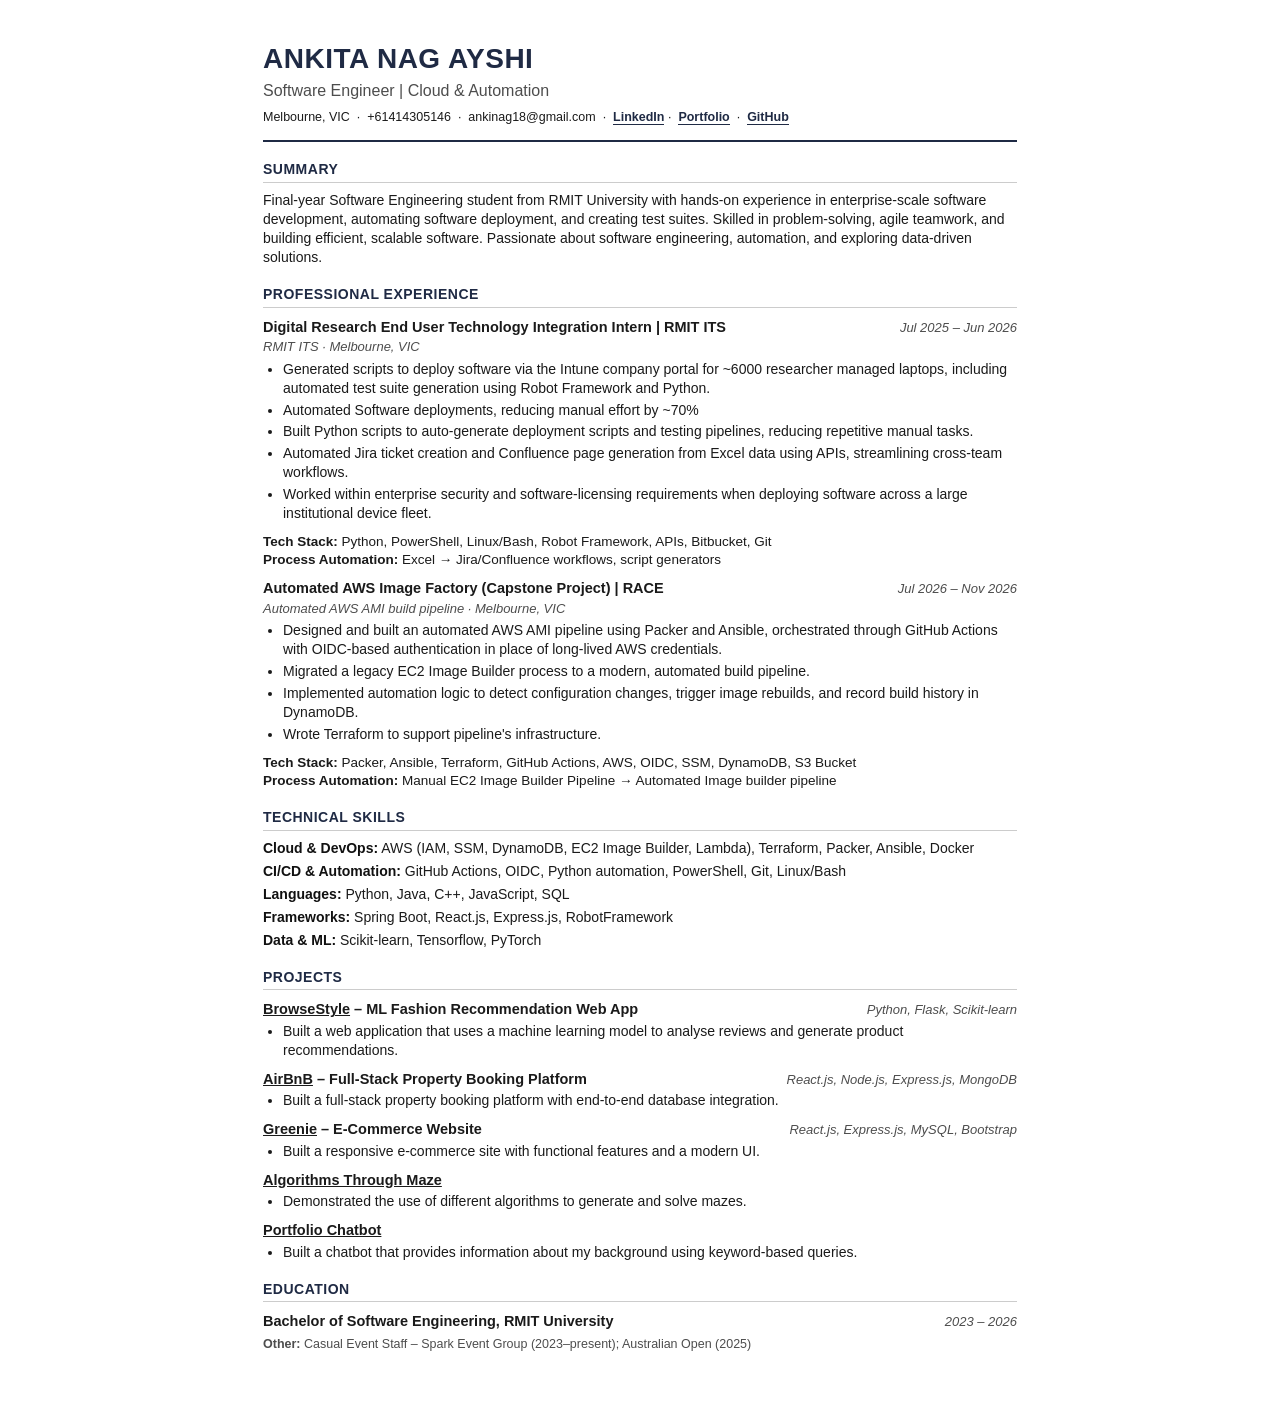
==== Ankita_Nag_Ayshi_Resume.html @ bc29a356 "added teh proejcts changes" ====
<!DOCTYPE html>
<html lang="en">
<head>
<meta charset="UTF-8">
<title>Ankita Nag Ayshi — Resume</title>
<style>
  :root {
    --navy: #1F2A44;
    --grey: #4D4D4D;
    --line: #CCCCCC;
  }
  * { box-sizing: border-box; }
  body {
    font-family: Calibri, "Segoe UI", Arial, sans-serif;
    color: #1a1a1a;
    max-width: 850px;
    margin: 0 auto;
    padding: 40px 48px 60px;
    line-height: 1.35;
    font-size: 14px;
  }
  h1 {
    font-size: 28px;
    color: var(--navy);
    margin: 0 0 2px;
    letter-spacing: 0.5px;
  }
  .tagline {
    font-size: 16px;
    color: var(--grey);
    margin: 0 0 8px;
  }
  .contact {
    font-size: 12.5px;
    margin: 0 0 14px;
  }
  .contact a { color: var(--navy); text-decoration: none; border-bottom: 1px solid var(--navy); }
  hr.top { border: none; border-top: 2px solid var(--navy); margin: 0 0 14px; }
  h2 {
    font-size: 14px;
    color: var(--navy);
    text-transform: uppercase;
    letter-spacing: 0.5px;
    border-bottom: 1px solid var(--line);
    padding-bottom: 3px;
    margin: 18px 0 8px;
  }
  .summary { margin: 0 0 4px; }
  ul.skills { list-style: none; padding: 0; margin: 0; }
  ul.skills li { margin-bottom: 4px; }
  ul.skills li b { color: #111; }
  .entry-row {
    display: flex;
    justify-content: space-between;
    align-items: baseline;
    margin-top: 10px;
  }
  .entry-title { font-weight: bold; font-size: 14.5px; }

.entry-title a {
  color: inherit;
  text-decoration: underline;
}

  .entry-dates { font-style: italic; color: var(--grey); font-size: 13px; white-space: nowrap; margin-left: 12px; }
  .entry-sub { font-style: italic; color: var(--grey); font-size: 13px; margin: 1px 0 4px; }
  ul.bullets { margin: 2px 0 4px; padding-left: 20px; }
  ul.bullets li { margin-bottom: 3px; }
  .additional { margin-top: 10px; font-size: 13.5px; }
  .other-line { font-size: 12.5px; color: var(--grey); margin-top: 4px; }
  @media print {
    body { padding: 20px 30px; }
    a { color: inherit !important; }
  }
</style>
</head>
<body>

  <h1>ANKITA NAG AYSHI</h1>
  <p class="tagline">Software Engineer | Cloud &amp; Automation</p>
  <p class="contact">
    Melbourne, VIC &nbsp;&middot;&nbsp; +61414305146 &nbsp;&middot;&nbsp; ankinag18@gmail.com &nbsp;&middot;&nbsp;
    <a href="https://www.linkedin.com/in/ankita-nag-ayshi/" target="_blank"><b>LinkedIn</b></a>&nbsp;&middot;&nbsp;
    <a href="https://ankita001812.github.io/Ankita_portfolio/" target="_blank"><b>Portfolio</b></a> &nbsp;&middot;&nbsp;
    <a href="https://github.com/Ankita001812" target="_blank"><b>GitHub</b></a>
    
  </p>
  <hr class="top">

  <h2>Summary</h2>
  <p class="summary">Final-year Software Engineering student from RMIT University with hands-on experience in enterprise-scale software development, automating software deployment, and creating test suites. Skilled in problem-solving, agile teamwork, and building efficient, scalable software. Passionate about software engineering, automation, and exploring data-driven solutions.</p>

  <h2>Professional Experience</h2>

  <div class="entry-row">
    <span class="entry-title">Digital Research End User Technology Integration Intern | RMIT ITS</span>
    <span class="entry-dates">Jul 2025 &ndash; Jun 2026</span>
  </div>
  <p class="entry-sub">RMIT ITS &middot; Melbourne, VIC</p>
  <ul class="bullets">
    <li>Generated scripts to deploy software via the Intune company portal for ~6000 researcher managed laptops, including automated test suite generation using Robot Framework and Python.</li>
    <li>Automated Software deployments, reducing manual effort by ~70%</li>
    <li>Built Python scripts to auto-generate deployment scripts and testing pipelines, reducing repetitive manual tasks.</li>
    <li>Automated Jira ticket creation and Confluence page generation from Excel data using APIs, streamlining cross-team workflows.</li>
    <li>Worked within enterprise security and software-licensing requirements when deploying software across a large institutional device fleet.</li>
  </ul>
  <div class="additional">
  <div><b>Tech Stack:</b> Python, PowerShell, Linux/Bash, Robot Framework, APIs, Bitbucket, Git</div>
  <div><b>Process Automation:</b> Excel &rarr; Jira/Confluence workflows, script generators</div>
</div>

  <div class="entry-row">
    <span class="entry-title">Automated AWS Image Factory (Capstone Project) | RACE</span>
    <span class="entry-dates">Jul 2026 &ndash; Nov 2026</span>
  </div>
  <p class="entry-sub">Automated AWS AMI build pipeline &middot; Melbourne, VIC</p>
  <ul class="bullets">
    <li>Designed and built an automated AWS AMI pipeline using Packer and Ansible, orchestrated through GitHub Actions with OIDC-based authentication in place of long-lived AWS credentials.</li>
    <li>Migrated a legacy EC2 Image Builder process to a modern, automated build pipeline.</li>
    <li>Implemented automation logic to detect configuration changes, trigger image rebuilds, and record build history in DynamoDB.</li>
    <li>Wrote Terraform to support pipeline's infrastructure.</li>
  </ul>
  <div class="additional">
  <div><b>Tech Stack:</b> Packer, Ansible, Terraform, GitHub Actions, AWS, OIDC, SSM, DynamoDB, S3 Bucket</div>
  <div><b>Process Automation:</b> Manual EC2 Image Builder Pipeline &rarr; Automated Image builder pipeline </div>
</div>

  <h2>Technical Skills</h2>
  <ul class="skills">
    <li><b>Cloud &amp; DevOps:</b> AWS (IAM, SSM, DynamoDB, EC2 Image Builder, Lambda), Terraform, Packer, Ansible, Docker</li>
    <li><b>CI/CD &amp; Automation:</b> GitHub Actions, OIDC, Python automation, PowerShell, Git, Linux/Bash </li>
    <li><b>Languages:</b> Python, Java, C++, JavaScript, SQL</li>
    <li><b>Frameworks:</b> Spring Boot, React.js, Express.js, RobotFramework</li>
    <li><b>Data  &amp; ML:</b> Scikit-learn, Tensorflow, PyTorch</li>
  </ul>

  <h2>Projects</h2>

  <!-- <div class="entry-row">
    <span class="entry-title">BrowseStyle &ndash; ML Fashion Recommendation Web App</span>
    <span class="entry-dates">Python, Flask, Scikit-learn</span>
  </div>
  <ul class="bullets">
    <li>Built a web application that uses a machine learning model to analyse reviews and generate product recommendations.</li>
  </ul>

  <div class="entry-row">
    <span class="entry-title">AirBnB Clone &ndash; Full-Stack Property Booking Platform</span>
    <span class="entry-dates">React.js, Node.js, Express.js, MongoDB</span>
  </div>
  <ul class="bullets">
    <li>Built a full-stack property booking platform with end-to-end database integration.</li>
  </ul>

  <div class="entry-row">
    <span class="entry-title">Peace &ndash; Full-Stack Entertainment Web App</span>
    <span class="entry-dates">Java, Spring Boot, Thymeleaf, MySQL</span>
  </div>
  <ul class="bullets">
    <li>Developed an entertainment platform with backend services, database connectivity and dynamic pages.</li>
  </ul>

  <div class="entry-row">
    <span class="entry-title">Greenie &ndash; E-Commerce Website</span>
    <span class="entry-dates">React.js, Express.js, MySQL, Bootstrap</span>
  </div>
  <ul class="bullets">
    <li>Built a responsive e-commerce site with functional features and a modern UI.</li>
  </ul> -->
<!-- 
  <p class="additional"><b>Additional:</b> Algorithms Through Maze (Java, maze generation/solving algorithms); Portfolio Chatbot (HTML/CSS/JS, keyword-based Q&amp;A about my background) &ndash; see GitHub for both.</p> -->

  <div class="entry-row"> <span class="entry-title"><a href="https://github.com/Ankita001812/BrowseStyle/" target="_blank">BrowseStyle</a> &ndash; ML Fashion Recommendation Web App</span> <span class="entry-dates">Python, Flask, Scikit-learn</span> </div> <ul class="bullets"> <li>Built a web application that uses a machine learning model to analyse reviews and generate product recommendations.</li> </ul>

<div class="entry-row"> <span class="entry-title"><a href="https://github.com/Ankita001812/AirBnB" target="_blank">AirBnB</a> &ndash; Full-Stack Property Booking Platform</span> <span class="entry-dates">React.js, Node.js, Express.js, MongoDB</span> </div> <ul class="bullets"> <li>Built a full-stack property booking platform with end-to-end database integration.</li> </ul>

<div class="entry-row"> <span class="entry-title"><a href="https://ankita001812.github.io/Greenie/" target="_blank">Greenie</a> &ndash; E-Commerce Website</span> <span class="entry-dates">React.js, Express.js, MySQL, Bootstrap</span> </div> <ul class="bullets"> <li>Built a responsive e-commerce site with functional features and a modern UI.</li> </ul>

<div class="entry-row"> <span class="entry-title"><a href="https://github.com/Ankita001812/Algorithms-through-maze" target="_blank">Algorithms Through Maze</a></span> </div> <ul class="bullets"> <li>Demonstrated the use of different algorithms to generate and solve mazes.</li> </ul>

<div class="entry-row"> <span class="entry-title"><a href="https://ankita001812.github.io/Chatbot-for-portfolio/" target="_blank">Portfolio Chatbot</a></span> </div> <ul class="bullets"> <li>Built a chatbot that provides information about my background using keyword-based queries.</li> </ul>

  <h2>Education</h2>
  <div class="entry-row">
    <span class="entry-title">Bachelor of Software Engineering, RMIT University</span>
    <span class="entry-dates">2023 &ndash; 2026</span>
  </div>
  <p class="other-line"><b>Other:</b> Casual Event Staff &ndash; Spark Event Group (2023&ndash;present); Australian Open (2025)</p>

</body>
</html>
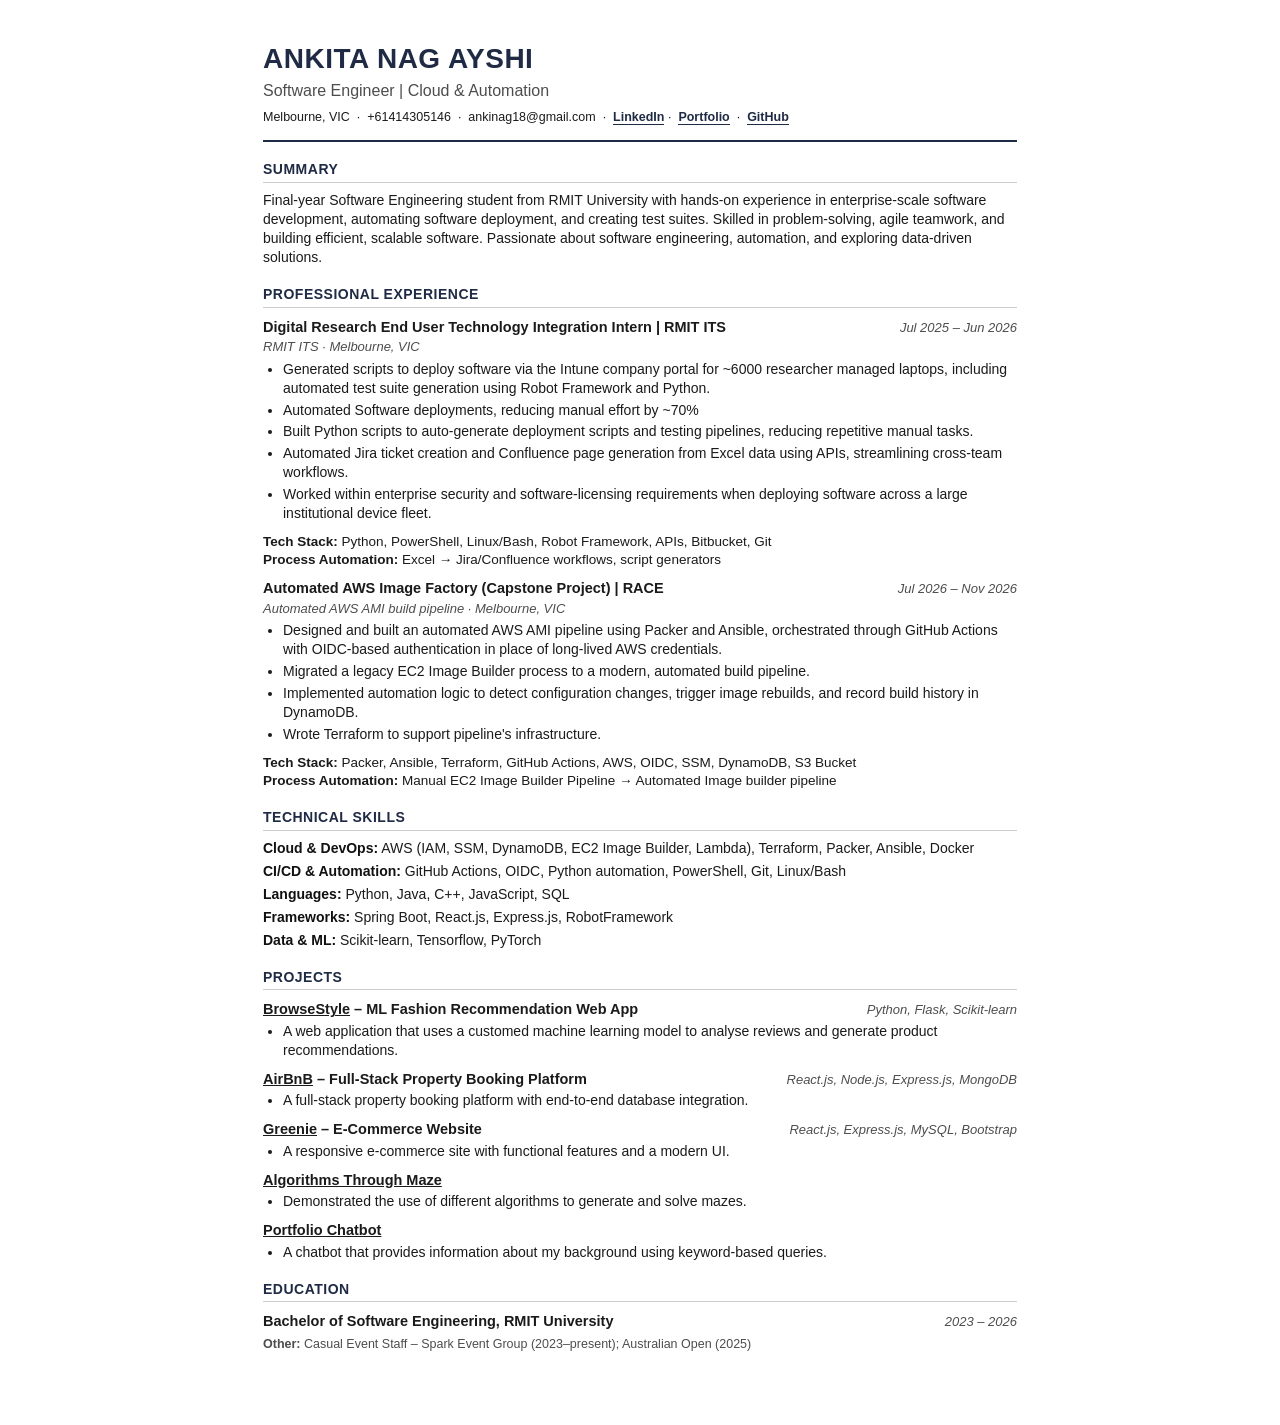
==== commit abf5fa85: "rmeod built" ====
--- a/Ankita_Nag_Ayshi_Resume.html
+++ b/Ankita_Nag_Ayshi_Resume.html
@@ -170,15 +170,15 @@
 <!-- 
   <p class="additional"><b>Additional:</b> Algorithms Through Maze (Java, maze generation/solving algorithms); Portfolio Chatbot (HTML/CSS/JS, keyword-based Q&amp;A about my background) &ndash; see GitHub for both.</p> -->
 
-  <div class="entry-row"> <span class="entry-title"><a href="https://github.com/Ankita001812/BrowseStyle/" target="_blank">BrowseStyle</a> &ndash; ML Fashion Recommendation Web App</span> <span class="entry-dates">Python, Flask, Scikit-learn</span> </div> <ul class="bullets"> <li>Built a web application that uses a machine learning model to analyse reviews and generate product recommendations.</li> </ul>
+  <div class="entry-row"> <span class="entry-title"><a href="https://github.com/Ankita001812/BrowseStyle/" target="_blank">BrowseStyle</a> &ndash; ML Fashion Recommendation Web App</span> <span class="entry-dates">Python, Flask, Scikit-learn</span> </div> <ul class="bullets"> <li>A web application that uses a customed machine learning model to analyse reviews and generate product recommendations.</li> </ul>
 
-<div class="entry-row"> <span class="entry-title"><a href="https://github.com/Ankita001812/AirBnB" target="_blank">AirBnB</a> &ndash; Full-Stack Property Booking Platform</span> <span class="entry-dates">React.js, Node.js, Express.js, MongoDB</span> </div> <ul class="bullets"> <li>Built a full-stack property booking platform with end-to-end database integration.</li> </ul>
+<div class="entry-row"> <span class="entry-title"><a href="https://github.com/Ankita001812/AirBnB" target="_blank">AirBnB</a> &ndash; Full-Stack Property Booking Platform</span> <span class="entry-dates">React.js, Node.js, Express.js, MongoDB</span> </div> <ul class="bullets"> <li>A full-stack property booking platform with end-to-end database integration.</li> </ul>
 
-<div class="entry-row"> <span class="entry-title"><a href="https://ankita001812.github.io/Greenie/" target="_blank">Greenie</a> &ndash; E-Commerce Website</span> <span class="entry-dates">React.js, Express.js, MySQL, Bootstrap</span> </div> <ul class="bullets"> <li>Built a responsive e-commerce site with functional features and a modern UI.</li> </ul>
+<div class="entry-row"> <span class="entry-title"><a href="https://ankita001812.github.io/Greenie/" target="_blank">Greenie</a> &ndash; E-Commerce Website</span> <span class="entry-dates">React.js, Express.js, MySQL, Bootstrap</span> </div> <ul class="bullets"> <li>A responsive e-commerce site with functional features and a modern UI.</li> </ul>
 
 <div class="entry-row"> <span class="entry-title"><a href="https://github.com/Ankita001812/Algorithms-through-maze" target="_blank">Algorithms Through Maze</a></span> </div> <ul class="bullets"> <li>Demonstrated the use of different algorithms to generate and solve mazes.</li> </ul>
 
-<div class="entry-row"> <span class="entry-title"><a href="https://ankita001812.github.io/Chatbot-for-portfolio/" target="_blank">Portfolio Chatbot</a></span> </div> <ul class="bullets"> <li>Built a chatbot that provides information about my background using keyword-based queries.</li> </ul>
+<div class="entry-row"> <span class="entry-title"><a href="https://ankita001812.github.io/Chatbot-for-portfolio/" target="_blank">Portfolio Chatbot</a></span> </div> <ul class="bullets"> <li>A chatbot that provides information about my background using keyword-based queries.</li> </ul>
 
   <h2>Education</h2>
   <div class="entry-row">
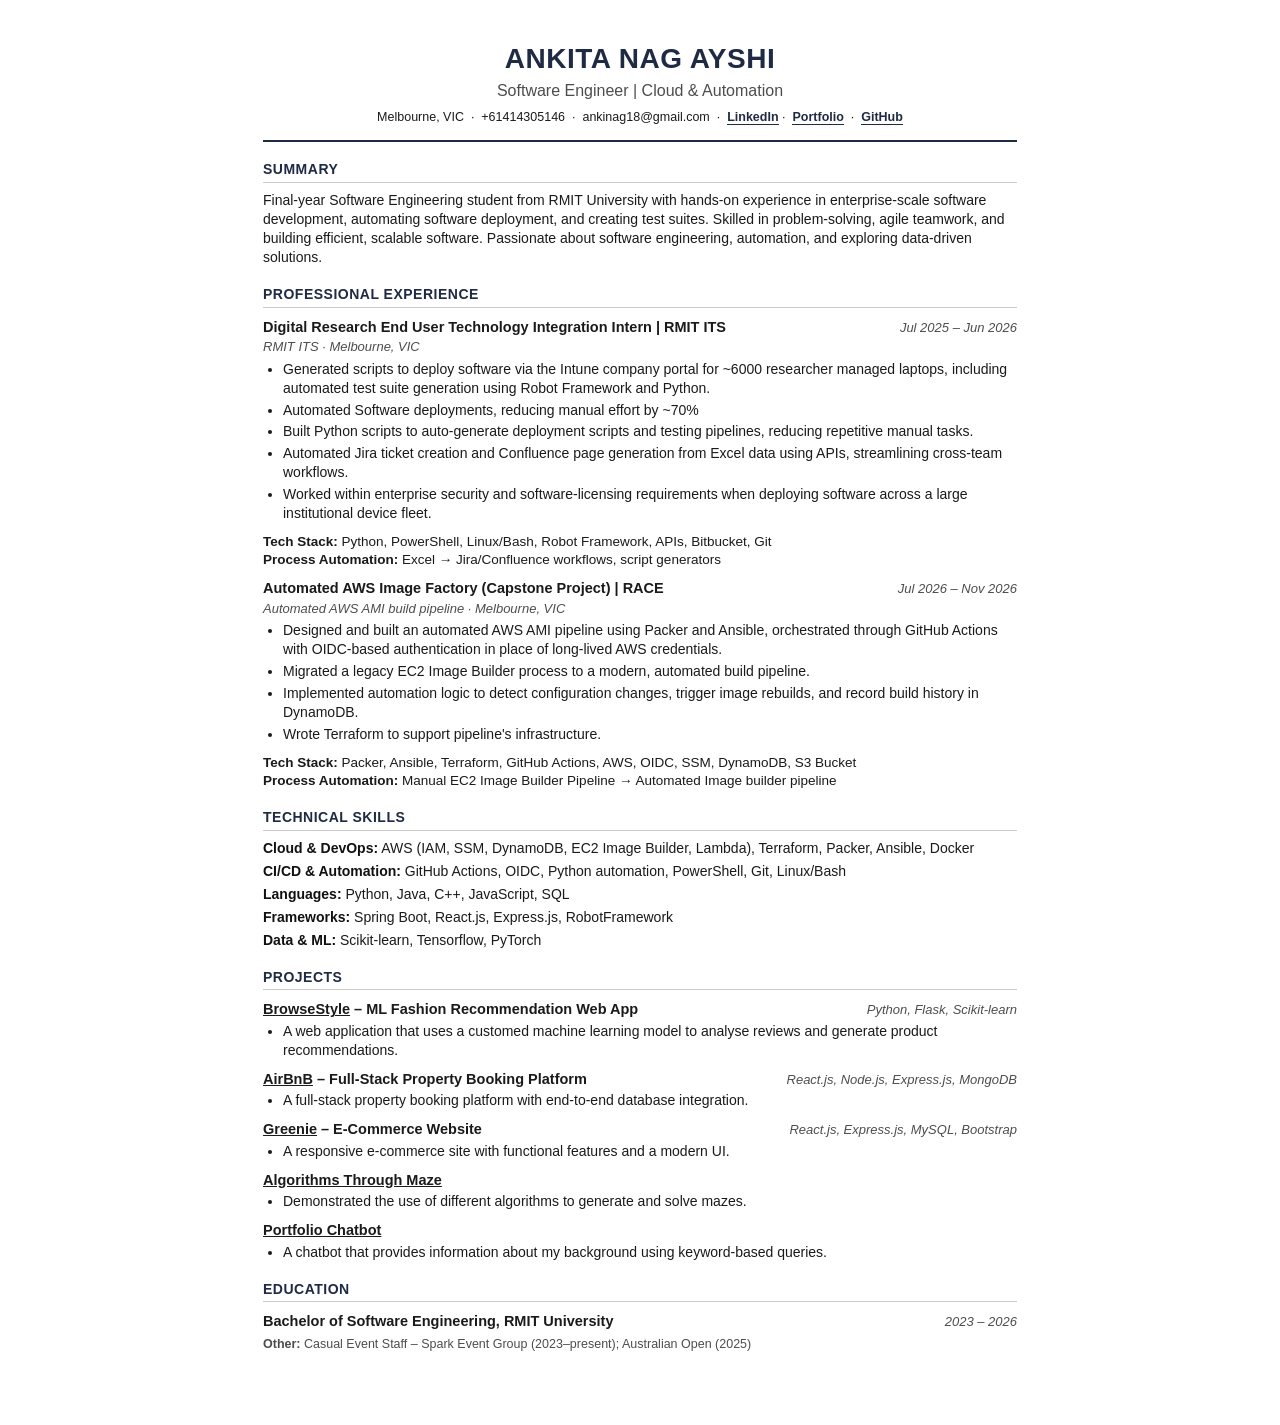
==== commit 2228dd8f: "added the header to teh middle" ====
--- a/Ankita_Nag_Ayshi_Resume.html
+++ b/Ankita_Nag_Ayshi_Resume.html
@@ -19,7 +19,7 @@
     line-height: 1.35;
     font-size: 14px;
   }
-  h1 {
+  /* h1 {
     font-size: 28px;
     color: var(--navy);
     margin: 0 0 2px;
@@ -33,7 +33,27 @@
   .contact {
     font-size: 12.5px;
     margin: 0 0 14px;
-  }
+  } */
+   h1 {
+  font-size: 28px;
+  color: var(--navy);
+  margin: 0 0 2px;
+  letter-spacing: 0.5px;
+  text-align: center;
+}
+
+.tagline {
+  font-size: 16px;
+  color: var(--grey);
+  margin: 0 0 8px;
+  text-align: center;
+}
+
+.contact {
+  font-size: 12.5px;
+  margin: 0 0 14px;
+  text-align: center;
+}
   .contact a { color: var(--navy); text-decoration: none; border-bottom: 1px solid var(--navy); }
   hr.top { border: none; border-top: 2px solid var(--navy); margin: 0 0 14px; }
   h2 {
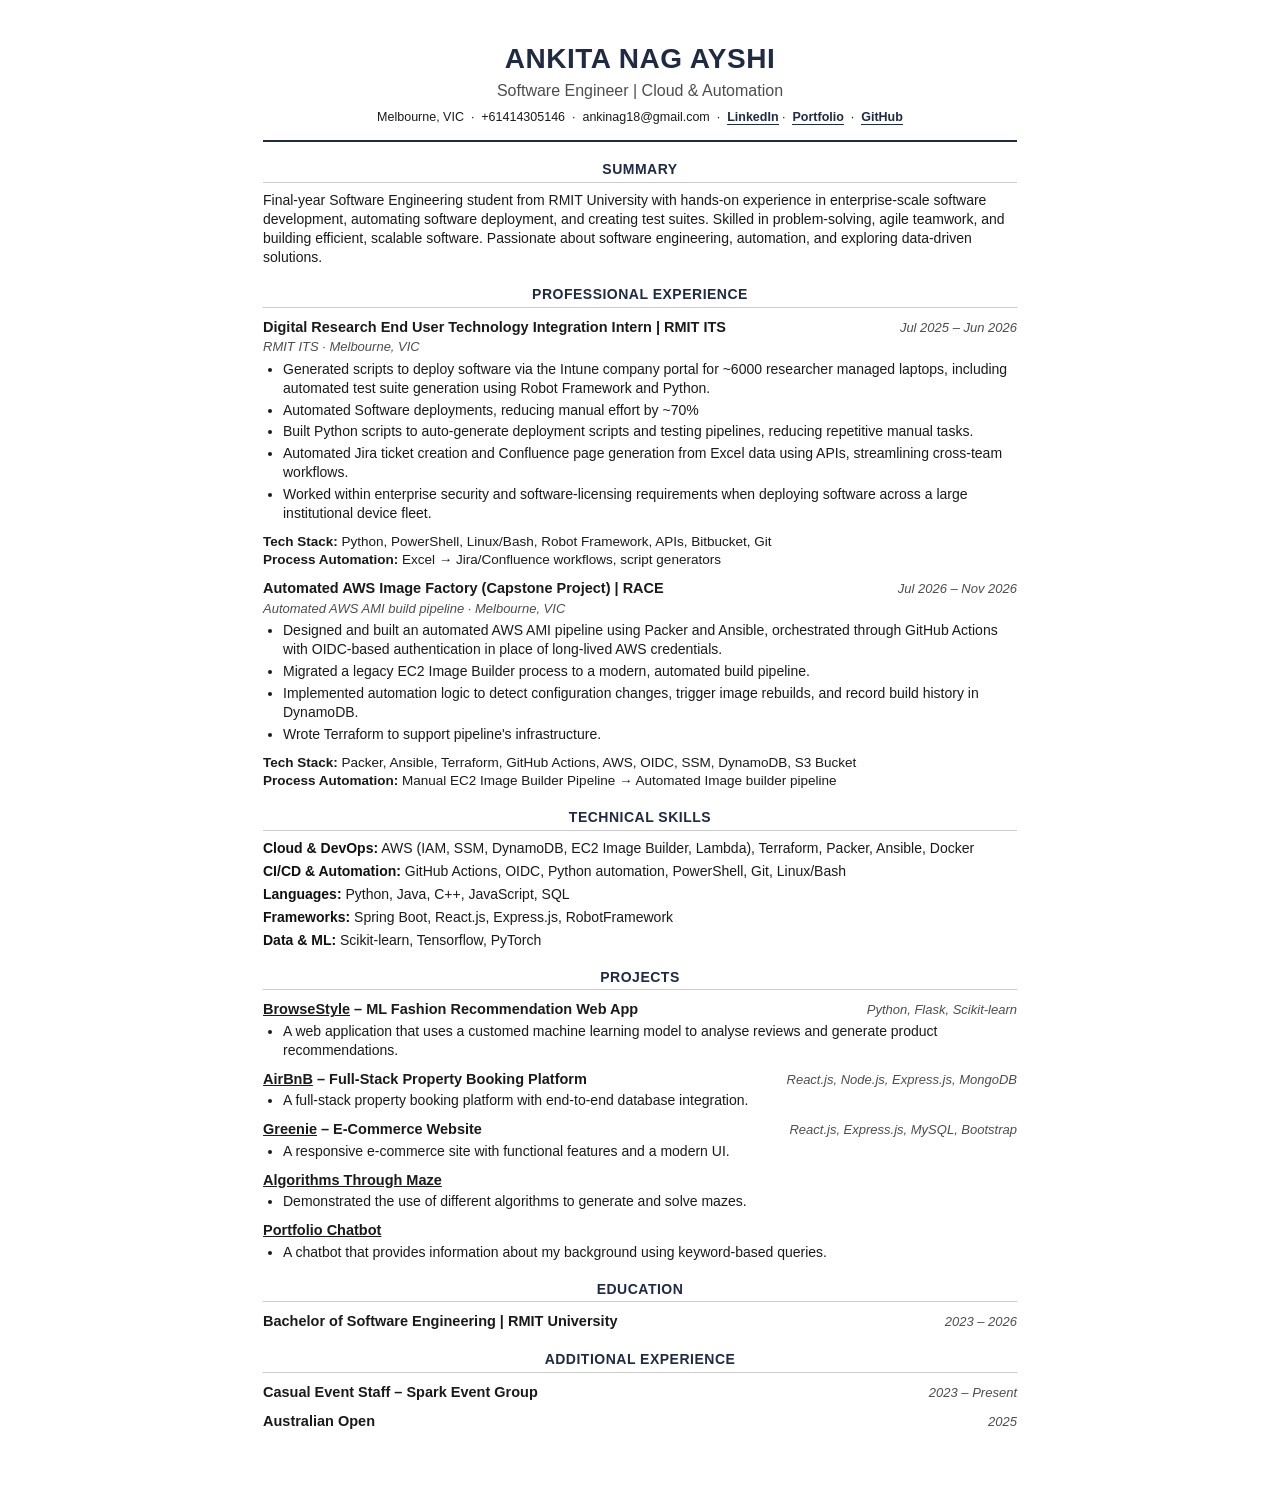
==== commit ec2178ee: "added titles to teh middle" ====
--- a/Ankita_Nag_Ayshi_Resume.html
+++ b/Ankita_Nag_Ayshi_Resume.html
@@ -64,6 +64,7 @@
     border-bottom: 1px solid var(--line);
     padding-bottom: 3px;
     margin: 18px 0 8px;
+    text-align: center;
   }
   .summary { margin: 0 0 4px; }
   ul.skills { list-style: none; padding: 0; margin: 0; }
@@ -202,10 +203,21 @@
 
   <h2>Education</h2>
   <div class="entry-row">
-    <span class="entry-title">Bachelor of Software Engineering, RMIT University</span>
+    <span class="entry-title">Bachelor of Software Engineering | RMIT University</span>
     <span class="entry-dates">2023 &ndash; 2026</span>
   </div>
-  <p class="other-line"><b>Other:</b> Casual Event Staff &ndash; Spark Event Group (2023&ndash;present); Australian Open (2025)</p>
+  <!-- <p class="other-line"><b>Other:</b> Casual Event Staff &ndash; Spark Event Group (2023&ndash;present); Australian Open (2025)</p> -->
+   <h2>Additional Experience</h2>
+
+<div class="entry-row">
+  <span class="entry-title">Casual Event Staff &ndash; Spark Event Group</span>
+  <span class="entry-dates">2023 &ndash; Present</span>
+</div>
+
+<div class="entry-row">
+  <span class="entry-title">Australian Open</span>
+  <span class="entry-dates">2025</span>
+</div>
 
 </body>
 </html>
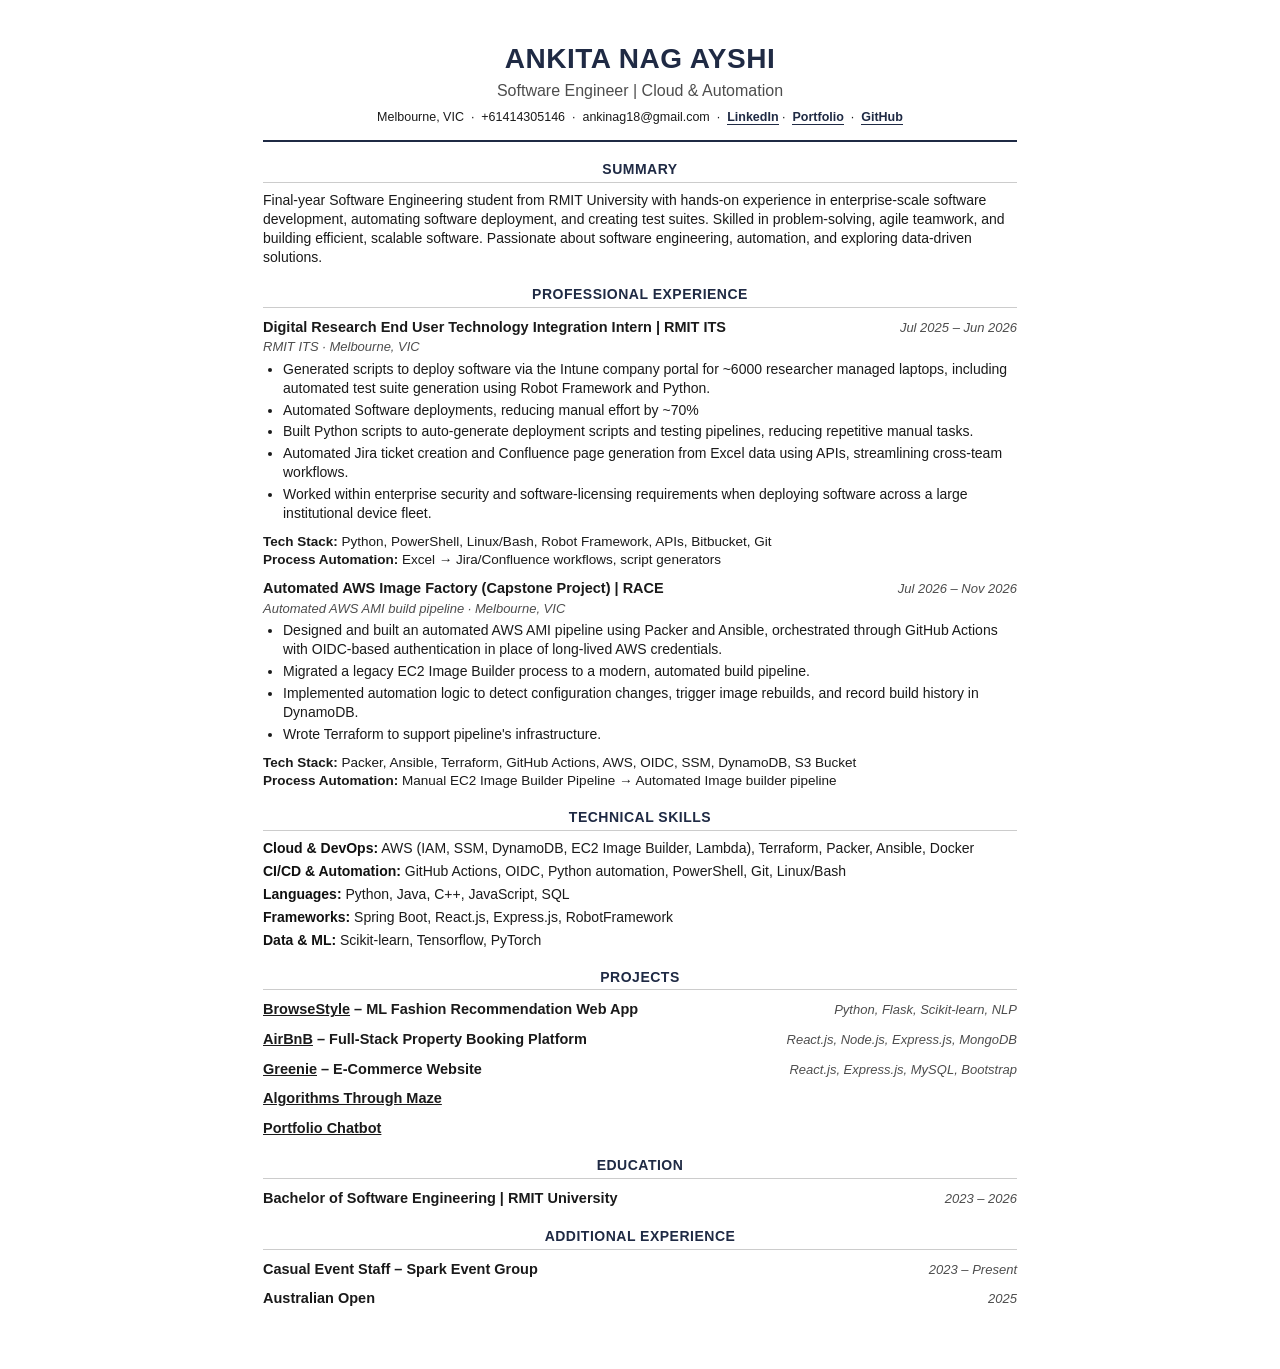
==== commit d9244197: "A BIT OF CHNAGE IN TEH" ====
--- a/Ankita_Nag_Ayshi_Resume.html
+++ b/Ankita_Nag_Ayshi_Resume.html
@@ -191,15 +191,14 @@
 <!-- 
   <p class="additional"><b>Additional:</b> Algorithms Through Maze (Java, maze generation/solving algorithms); Portfolio Chatbot (HTML/CSS/JS, keyword-based Q&amp;A about my background) &ndash; see GitHub for both.</p> -->
 
-  <div class="entry-row"> <span class="entry-title"><a href="https://github.com/Ankita001812/BrowseStyle/" target="_blank">BrowseStyle</a> &ndash; ML Fashion Recommendation Web App</span> <span class="entry-dates">Python, Flask, Scikit-learn</span> </div> <ul class="bullets"> <li>A web application that uses a customed machine learning model to analyse reviews and generate product recommendations.</li> </ul>
-
-<div class="entry-row"> <span class="entry-title"><a href="https://github.com/Ankita001812/AirBnB" target="_blank">AirBnB</a> &ndash; Full-Stack Property Booking Platform</span> <span class="entry-dates">React.js, Node.js, Express.js, MongoDB</span> </div> <ul class="bullets"> <li>A full-stack property booking platform with end-to-end database integration.</li> </ul>
-
-<div class="entry-row"> <span class="entry-title"><a href="https://ankita001812.github.io/Greenie/" target="_blank">Greenie</a> &ndash; E-Commerce Website</span> <span class="entry-dates">React.js, Express.js, MySQL, Bootstrap</span> </div> <ul class="bullets"> <li>A responsive e-commerce site with functional features and a modern UI.</li> </ul>
-
-<div class="entry-row"> <span class="entry-title"><a href="https://github.com/Ankita001812/Algorithms-through-maze" target="_blank">Algorithms Through Maze</a></span> </div> <ul class="bullets"> <li>Demonstrated the use of different algorithms to generate and solve mazes.</li> </ul>
-
-<div class="entry-row"> <span class="entry-title"><a href="https://ankita001812.github.io/Chatbot-for-portfolio/" target="_blank">Portfolio Chatbot</a></span> </div> <ul class="bullets"> <li>A chatbot that provides information about my background using keyword-based queries.</li> </ul>
+  <div class="entry-row"> <span class="entry-title"><a href="https://github.com/Ankita001812/BrowseStyle/" target="_blank">BrowseStyle</a> &ndash; ML Fashion Recommendation Web App</span> <span class="entry-dates">Python, Flask, Scikit-learn, NLP</span> </div> 
+<div class="entry-row"> <span class="entry-title"><a href="https://github.com/Ankita001812/AirBnB" target="_blank">AirBnB</a> &ndash; Full-Stack Property Booking Platform</span> <span class="entry-dates">React.js, Node.js, Express.js, MongoDB</span> </div> 
+
+<div class="entry-row"> <span class="entry-title"><a href="https://ankita001812.github.io/Greenie/" target="_blank">Greenie</a> &ndash; E-Commerce Website</span> <span class="entry-dates">React.js, Express.js, MySQL, Bootstrap</span> </div> 
+
+<div class="entry-row"> <span class="entry-title"><a href="https://github.com/Ankita001812/Algorithms-through-maze" target="_blank">Algorithms Through Maze</a></span> </div> 
+
+<div class="entry-row"> <span class="entry-title"><a href="https://ankita001812.github.io/Chatbot-for-portfolio/" target="_blank">Portfolio Chatbot</a></span> </div> 
 
   <h2>Education</h2>
   <div class="entry-row">
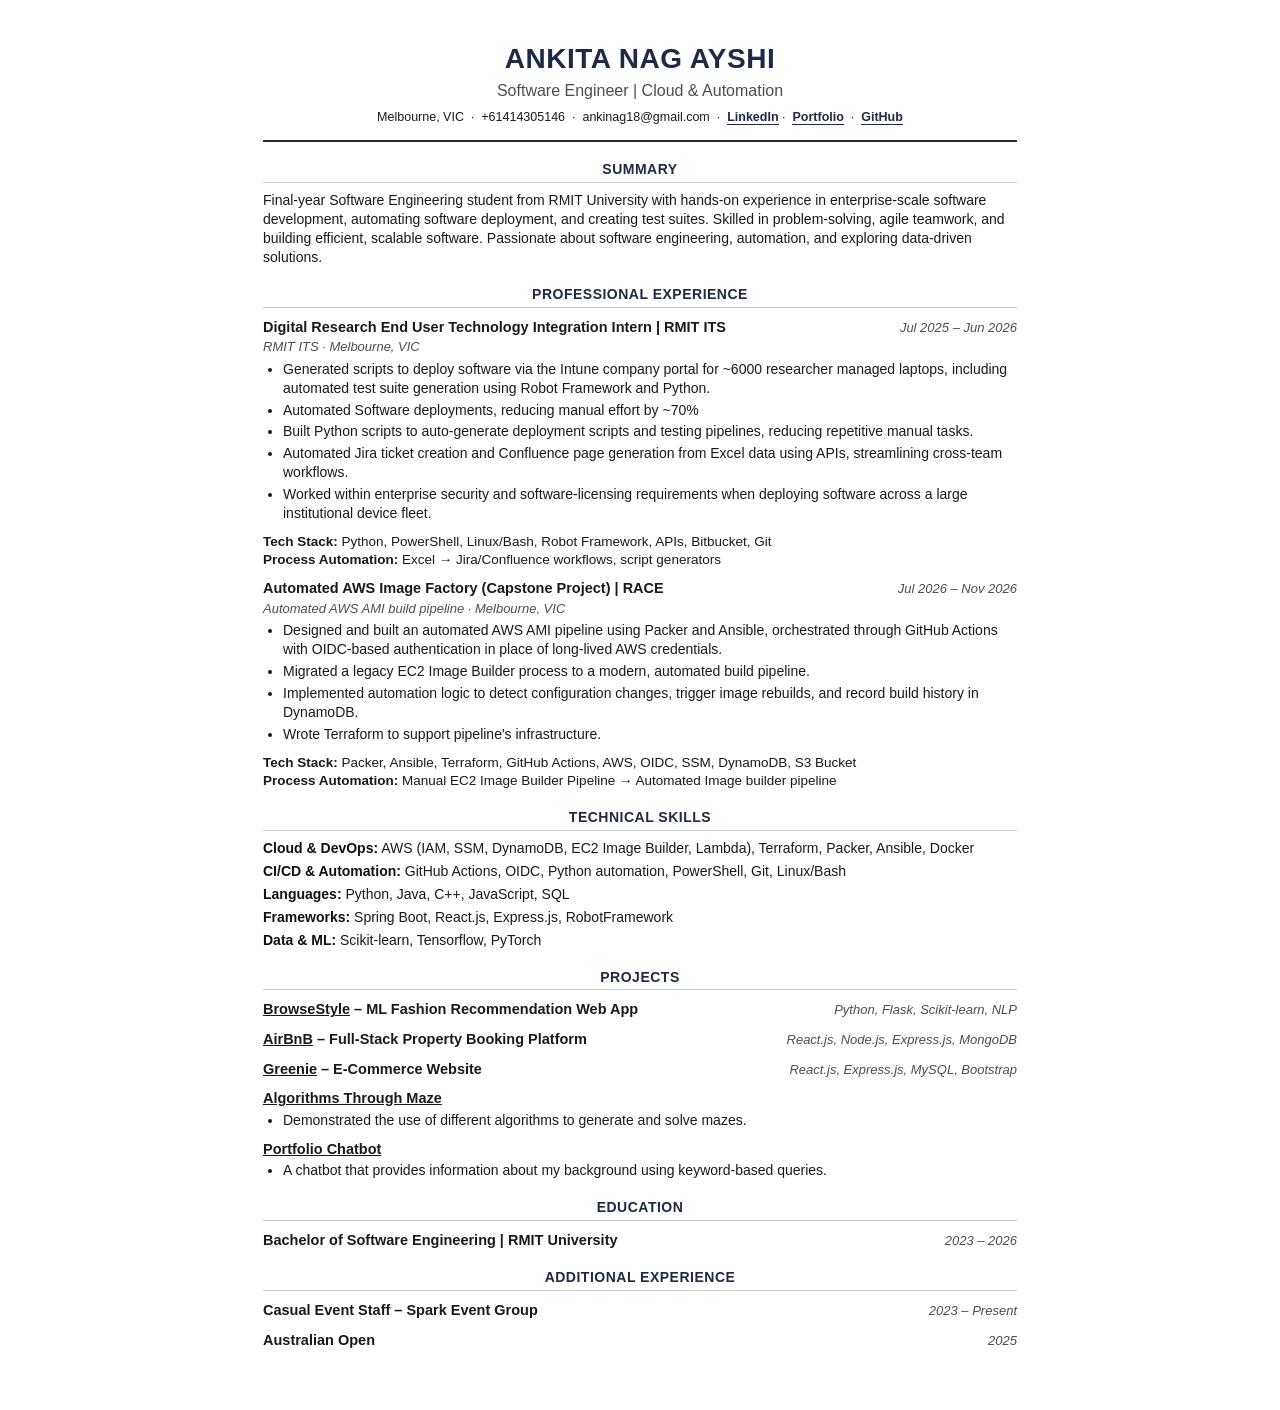
==== commit afb49f61: "CHNAGED A bit" ====
--- a/Ankita_Nag_Ayshi_Resume.html
+++ b/Ankita_Nag_Ayshi_Resume.html
@@ -196,9 +196,9 @@
 
 <div class="entry-row"> <span class="entry-title"><a href="https://ankita001812.github.io/Greenie/" target="_blank">Greenie</a> &ndash; E-Commerce Website</span> <span class="entry-dates">React.js, Express.js, MySQL, Bootstrap</span> </div> 
 
-<div class="entry-row"> <span class="entry-title"><a href="https://github.com/Ankita001812/Algorithms-through-maze" target="_blank">Algorithms Through Maze</a></span> </div> 
-
-<div class="entry-row"> <span class="entry-title"><a href="https://ankita001812.github.io/Chatbot-for-portfolio/" target="_blank">Portfolio Chatbot</a></span> </div> 
+<div class="entry-row"> <span class="entry-title"><a href="https://github.com/Ankita001812/Algorithms-through-maze" target="_blank">Algorithms Through Maze</a></span> </div> <ul class="bullets"> <li>Demonstrated the use of different algorithms to generate and solve mazes.</li> </ul>
+
+<div class="entry-row"> <span class="entry-title"><a href="https://ankita001812.github.io/Chatbot-for-portfolio/" target="_blank">Portfolio Chatbot</a></span> </div>  <ul class="bullets"> <li>A chatbot that provides information about my background using keyword-based queries.</li> </ul>
 
   <h2>Education</h2>
   <div class="entry-row">
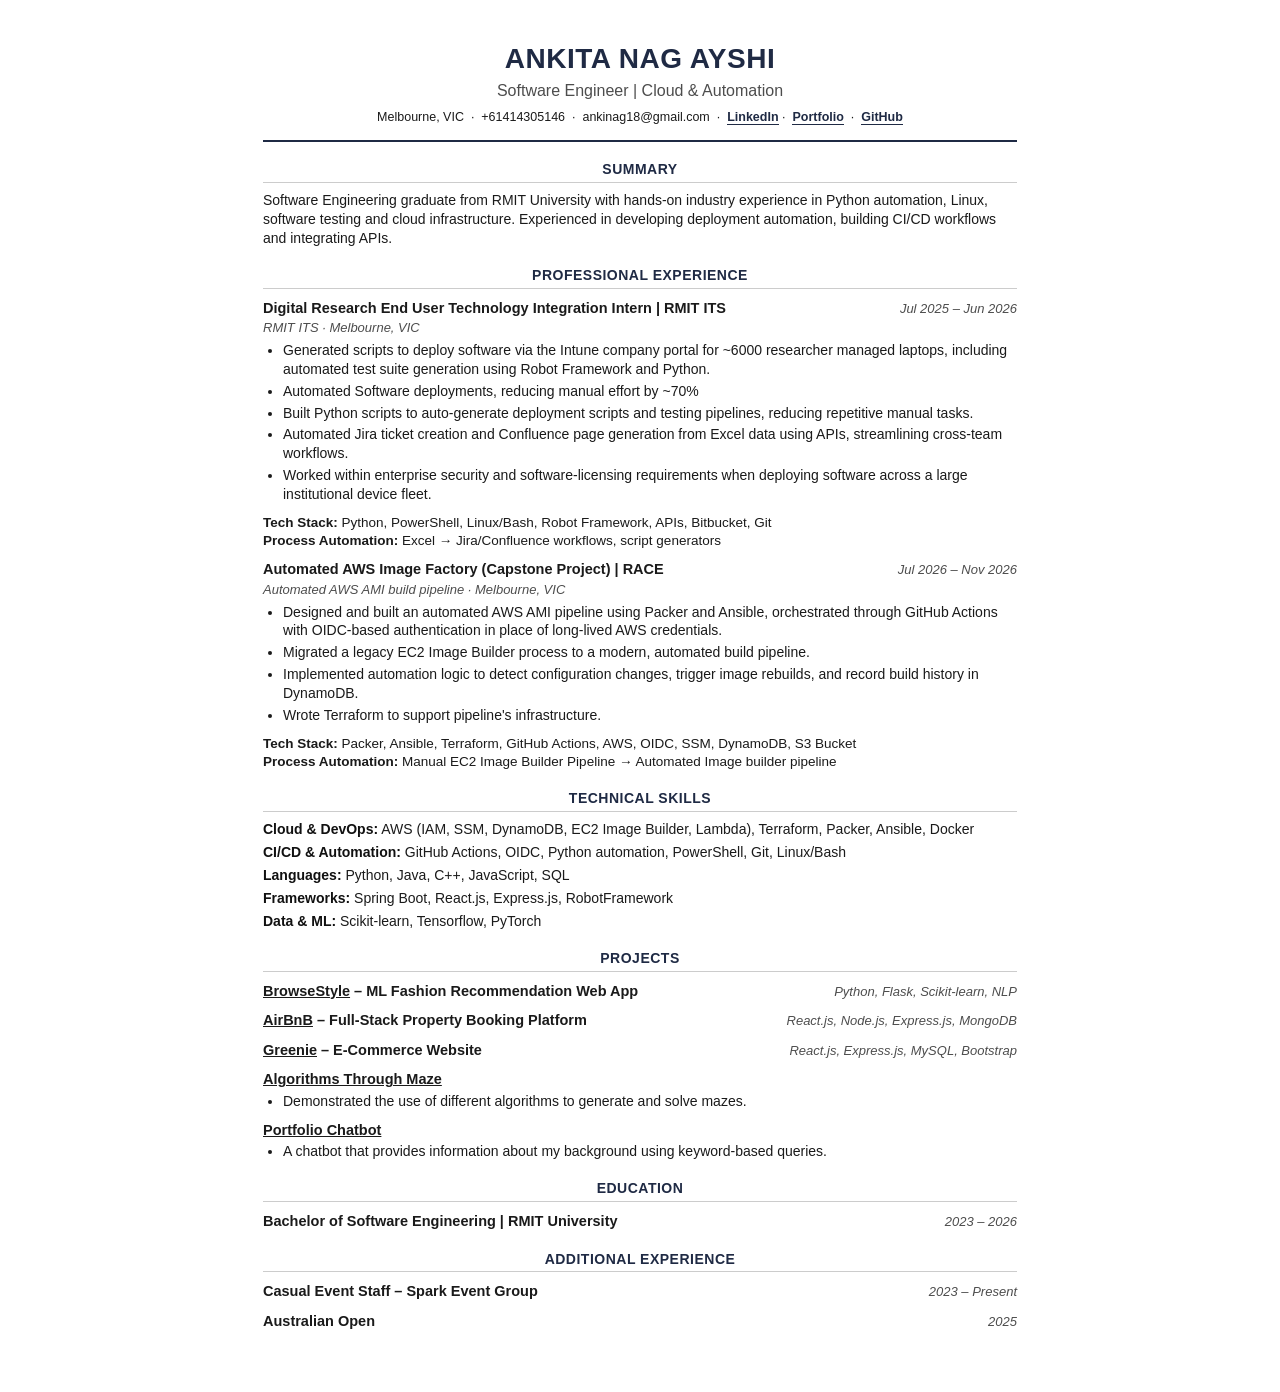
==== commit 01284981: "new summary" ====
--- a/Ankita_Nag_Ayshi_Resume.html
+++ b/Ankita_Nag_Ayshi_Resume.html
@@ -109,7 +109,7 @@
   <hr class="top">
 
   <h2>Summary</h2>
-  <p class="summary">Final-year Software Engineering student from RMIT University with hands-on experience in enterprise-scale software development, automating software deployment, and creating test suites. Skilled in problem-solving, agile teamwork, and building efficient, scalable software. Passionate about software engineering, automation, and exploring data-driven solutions.</p>
+  <p class="summary">Software Engineering graduate from RMIT University with hands-on industry experience in Python automation, Linux, software testing and cloud infrastructure. Experienced in developing deployment automation, building CI/CD workflows and integrating APIs.</p>
 
   <h2>Professional Experience</h2>
 
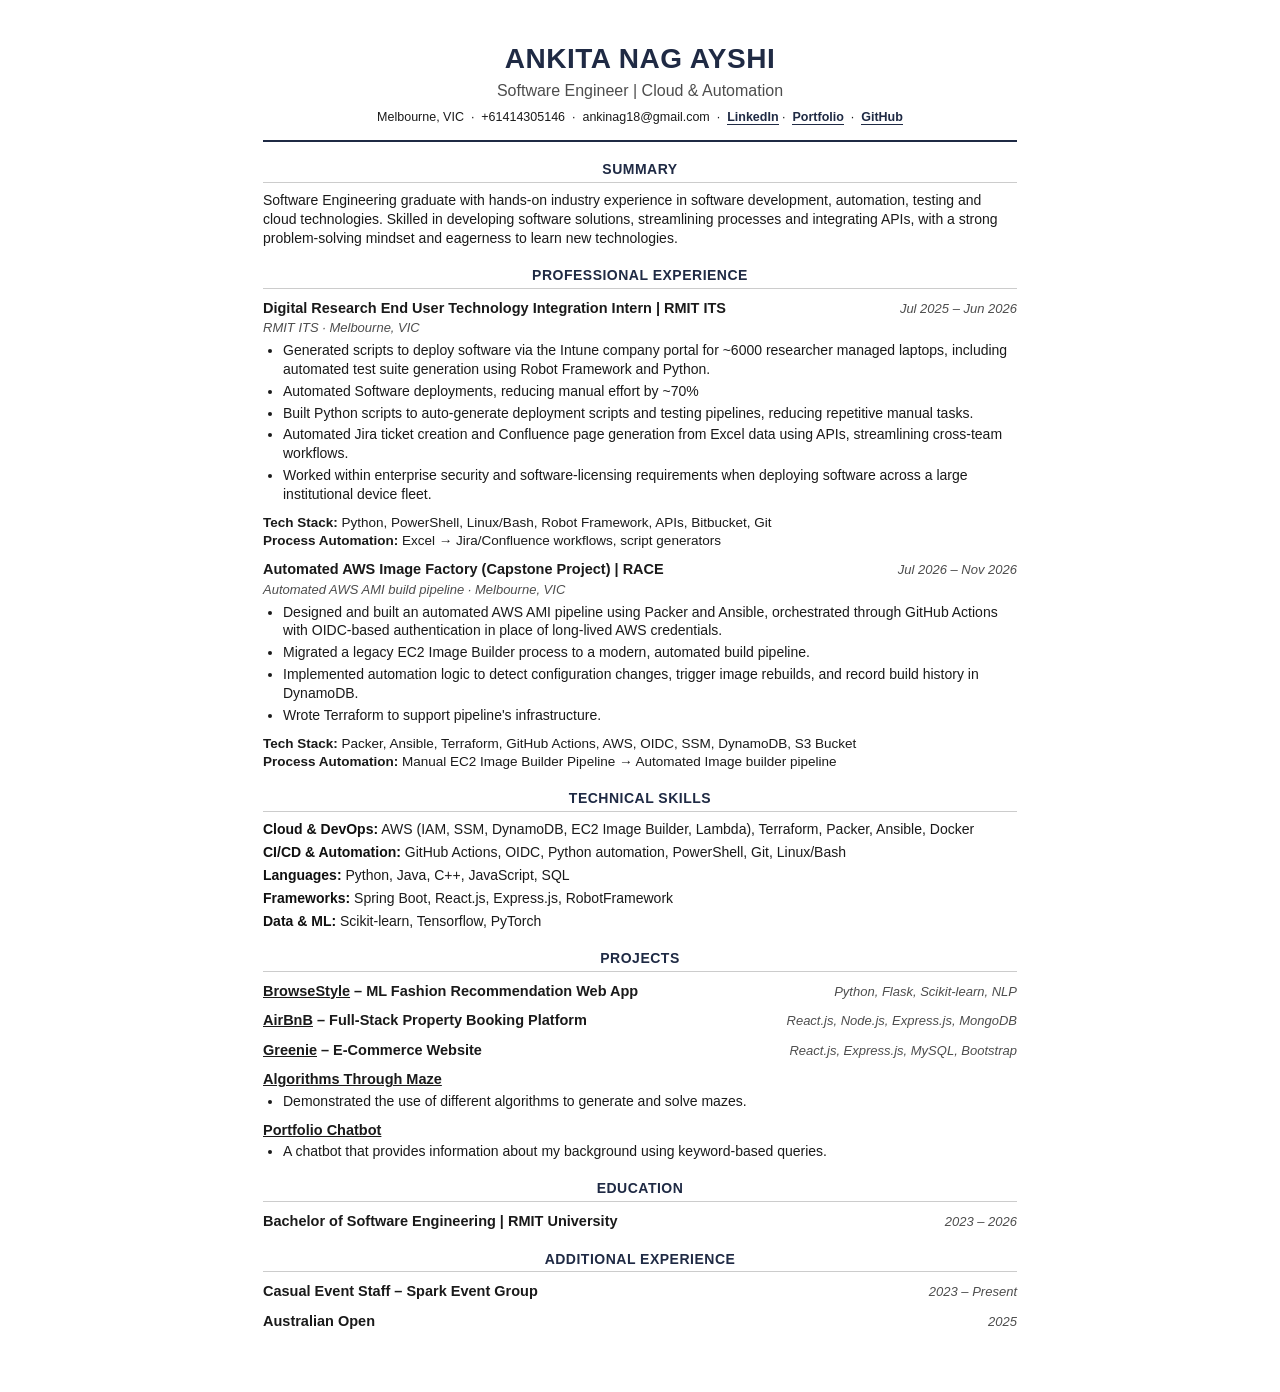
==== commit e5b9503b: "new cv" ====
--- a/Ankita_Nag_Ayshi_Resume.html
+++ b/Ankita_Nag_Ayshi_Resume.html
@@ -109,7 +109,7 @@
   <hr class="top">
 
   <h2>Summary</h2>
-  <p class="summary">Software Engineering graduate from RMIT University with hands-on industry experience in Python automation, Linux, software testing and cloud infrastructure. Experienced in developing deployment automation, building CI/CD workflows and integrating APIs.</p>
+  <p class="summary">Software Engineering graduate with hands-on industry experience in software development, automation, testing and cloud technologies. Skilled in developing software solutions, streamlining processes and integrating APIs, with a strong problem-solving mindset and eagerness to learn new technologies.</p>
 
   <h2>Professional Experience</h2>
 
